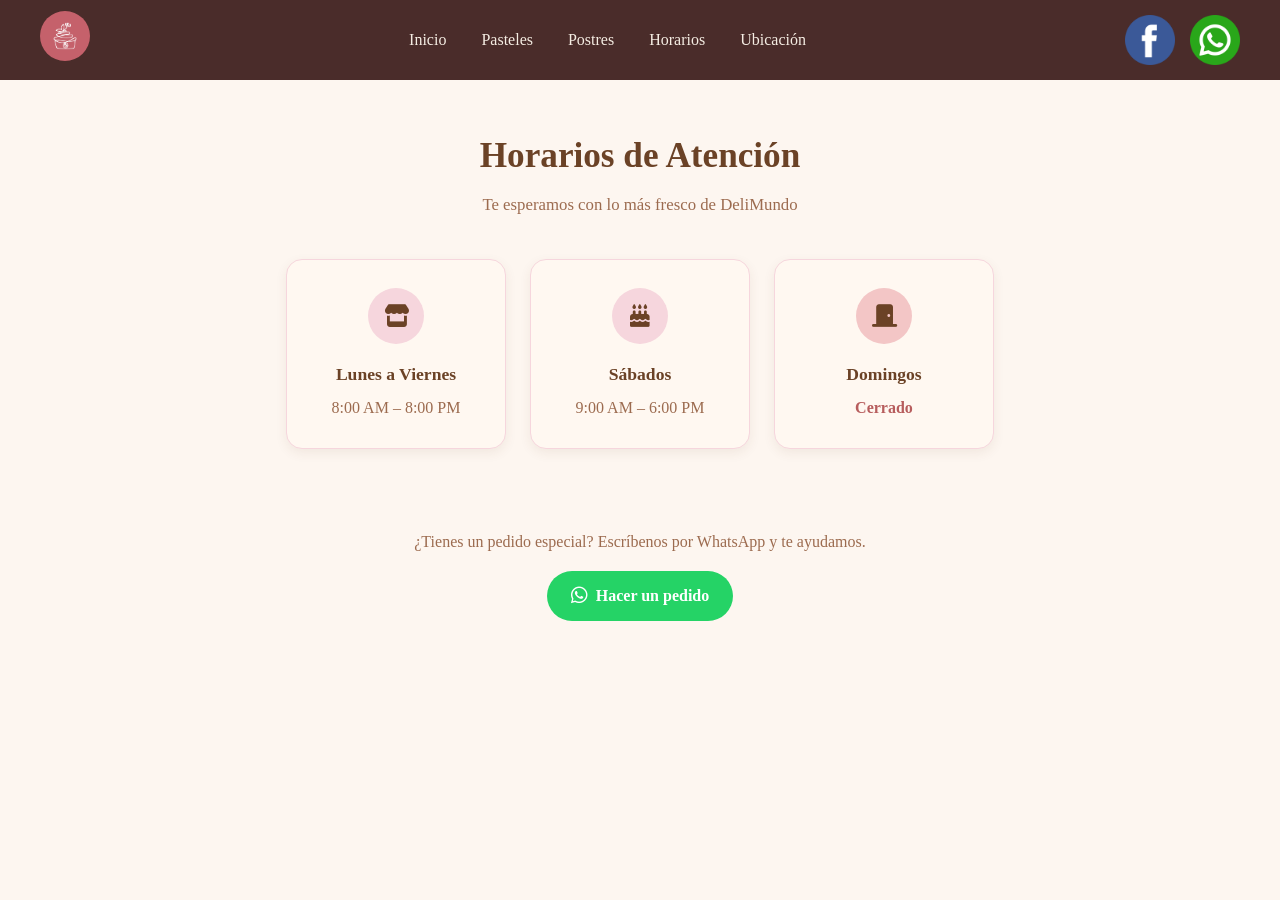
==== horarios.html @ c3549f6a "added social media icons, photos fixed links" ====
<!DOCTYPE html>
<html lang="en">
<head>
    <meta charset="UTF-8">
    <meta name="viewport" content="width=device-width, initial-scale=1.0">
    <link rel="stylesheet" href="global.css">
    <link rel="stylesheet" href="horarios.css">
    <link rel="stylesheet" href="https://cdnjs.cloudflare.com/ajax/libs/font-awesome/6.5.1/css/all.min.css">
    <link rel="icon" type="image/x-icon" href="images/delimundo.png">
    <link rel="apple-touch-icon" href="images/delimundo.png">
    <title>Horarios</title>
</head>
<body>
    <header>
        <nav class="navbar">
            <div class="logo"><a href="index.html"><img src="images/delimundo.png" alt="DeliMundo Logo"></a></div>
            <ul class="nav-links">
                <li><a href="index.html">Inicio</a></li>
                <li><a href="pasteles.html">Pasteles</a></li>
                <li><a href="postres.html">Postres</a></li>
                <li><a href="horarios.html" class="active">Horarios</a></li>
                <li><a href="ubicacion.html">Ubicación</a></li>
            </ul>
            <div class="social-icons">
                <a href="https://www.facebook.com/share/1EGkfB7K1k/" target="_blank" rel="noopener noreferrer">
                    <img src="images/facebook.png" alt="Facebook"/>
                </a>
                <a href="https://wa.me/50369846199?text=Hola%2C%20quiero%20hacer%20un%20pedido" target="_blank" rel="noopener noreferrer">
                    <img src="images/whatsapp.png" alt="WhatsApp"/>
                </a>
            </div>
        </nav>
    </header>

    <main>
        <section class="horarios-hero">
            <h2>Horarios de Atención</h2>
            <p class="horarios-subtitle">Te esperamos con lo más fresco de DeliMundo</p>
        </section>

        <section class="horarios">
            <div class="horario-card">
                <div class="horario-icon"><i class="fa-solid fa-store"></i></div>
                <div class="horario-info">
                    <h3>Lunes a Viernes</h3>
                    <p>8:00 AM – 8:00 PM</p>
                </div>
            </div>

            <div class="horario-card">
                <div class="horario-icon"><i class="fa-solid fa-cake-candles"></i></div>
                <div class="horario-info">
                    <h3>Sábados</h3>
                    <p>9:00 AM – 6:00 PM</p>
                </div>
            </div>

            <div class="horario-card closed">
                <div class="horario-icon"><i class="fa-solid fa-door-closed"></i></div>
                <div class="horario-info">
                    <h3>Domingos</h3>
                    <p>Cerrado</p>
                </div>
            </div>
        </section>

        <section class="horarios-cta">
            <p>¿Tienes un pedido especial? Escríbenos por WhatsApp y te ayudamos.</p>
            <a class="cta-button" href="https://wa.me/50369846199?text=Hola%2C%20quiero%20hacer%20un%20pedido" target="_blank" rel="noopener noreferrer">
                <i class="fa-brands fa-whatsapp"></i> Hacer un pedido
            </a>
        </section>
    </main>
</body>
</html>
---- global.css ----
:root {
    /* Brand palette — used across global.css, pasteles.css, styles.css, horarios.css */
    --color-brown-dark: #4a2c2a;   /* navbar bg, footer bg, body text */
    --color-cream-bg: #fdf6f0;     /* page background */
    --color-cream-light: #f5ede3;  /* nav text, section bg */
    --color-peach: #e8b4a2;        /* hover accents, dividers */
    --color-rust: #a85b4c;         /* headings */
    --color-tan-border: #cebfaf;   /* card borders */
    --color-text-secondary: #5c3d2e; /* body copy on light bg */
    --font-body: 'Georgia', 'Times New Roman', serif;
}

* {
    margin: 0;
    padding: 0;
    box-sizing: border-box;
}

body {
    font-family: var(--font-body);
    color: var(--color-brown-dark);
    background-color: var(--color-cream-bg);
    line-height: 1.6;
}

/* Navbar */
.navbar {
    background-color: var(--color-brown-dark);
    display: flex;
    justify-content: space-between;
    align-items: center;
    padding: 18px 40px;
    height: 80px;
    position: sticky;
    top: 0;
    z-index: 100;
}

.logo img {
    width: 50px;
    border-radius: 50%;
}

.nav-links {
    list-style: none;
    display: flex;
    gap: 35px;
}

.nav-links a {
    color: var(--color-cream-light);
    text-decoration: none;
    font-size: 1rem;
    transition: color 0.2s ease;
}

.nav-links a:hover {
    color: var(--color-peach);
}

.social-icons {
    display: flex;
    gap: 15px;
    align-items: center;
}

.social-icons img{
    display: flex;
    width: 50px;
}

/* Mobile nav */
@media (max-width: 600px) {
    .navbar {
        flex-direction: column;
        height: auto;
        gap: 12px;
        padding: 15px 20px;
    }
 
    .logo img {
        width: 80px;
        margin-bottom: 1px;
    }
 
    .nav-links {
        gap: 18px;
        flex-wrap: wrap;
        justify-content: center;
        font-size: 0.95rem;
    }
 
    .social-icons {
        gap: 12px;
    }
 
    .social-icons img {
        width: 38px;
    }
}
---- horarios.css ----
/* horarios.css — page-specific styles for Horarios page
   Uses CSS variables so it's easy to align with global.css if you
   already have a defined palette there. Adjust the values below
   to match your existing brand colors. */

:root {
  --delimundo-pink: #f6d6dd;
  --delimundo-pink-dark: #e8a8b8;
  --delimundo-cream: #fff8f1;
  --delimundo-brown: #6b4226;
  --delimundo-brown-light: #9c6b4f;
  --delimundo-green: #cfe8d8;
  --delimundo-red-closed: #f3c6c6;
}

.horarios-hero {
  text-align: center;
  padding: 3rem 1.5rem 1.5rem;
}

.horarios-hero h2 {
  font-size: 2.2rem;
  color: var(--delimundo-brown);
  margin-bottom: 0.5rem;
}

.horarios-subtitle {
  color: var(--delimundo-brown-light);
  font-size: 1.05rem;
}

.horarios {
  display: flex;
  flex-wrap: wrap;
  justify-content: center;
  gap: 1.5rem;
  max-width: 900px;
  margin: 0 auto;
  padding: 1rem 1.5rem 3rem;
}

.horario-card {
  background: var(--delimundo-cream);
  border: 1px solid var(--delimundo-pink);
  border-radius: 16px;
  padding: 1.75rem 1.5rem;
  width: 220px;
  text-align: center;
  box-shadow: 0 4px 12px rgba(107, 66, 38, 0.08);
  transition: transform 0.2s ease, box-shadow 0.2s ease;
}

.horario-card:hover {
  transform: translateY(-4px);
  box-shadow: 0 8px 20px rgba(107, 66, 38, 0.14);
}

.horario-icon {
  width: 56px;
  height: 56px;
  margin: 0 auto 1rem;
  display: flex;
  align-items: center;
  justify-content: center;
  border-radius: 50%;
  background: var(--delimundo-pink);
  color: var(--delimundo-brown);
  font-size: 1.4rem;
}

.horario-card.closed .horario-icon {
  background: var(--delimundo-red-closed);
}

.horario-info h3 {
  color: var(--delimundo-brown);
  font-size: 1.1rem;
  margin-bottom: 0.4rem;
}

.horario-info p {
  color: var(--delimundo-brown-light);
  font-size: 1rem;
  margin: 0;
}

.horario-card.closed .horario-info p {
  color: #b75d5d;
  font-weight: 600;
}

.horarios-cta {
  text-align: center;
  padding: 2rem 1.5rem 4rem;
}

.horarios-cta p {
  color: var(--delimundo-brown-light);
  margin-bottom: 1rem;
  font-size: 1rem;
}

.cta-button {
  display: inline-flex;
  align-items: center;
  gap: 0.5rem;
  background: #25D366;
  color: #fff;
  text-decoration: none;
  padding: 0.75rem 1.5rem;
  border-radius: 999px;
  font-weight: 600;
  transition: background 0.2s ease, transform 0.2s ease;
}

.cta-button:hover {
  background: #1ebc59;
  transform: translateY(-2px);
}

.cta-button i {
  font-size: 1.2rem;
}

/* Responsive */
@media (max-width: 600px) {
  .horario-card {
    width: 100%;
    max-width: 320px;
  }

  .horarios-hero h2 {
    font-size: 1.8rem;
  }
}
.horarios-hero {
  text-align: center;
  padding: 3rem 1.5rem 1.5rem;
}

.horarios-hero h2 {
  font-size: 2.2rem;
  color: var(--delimundo-brown);
  margin-bottom: 0.5rem;
}

.horarios-subtitle {
  color: var(--delimundo-brown-light);
  font-size: 1.05rem;
}

.horarios {
  display: flex;
  flex-wrap: wrap;
  justify-content: center;
  gap: 1.5rem;
  max-width: 900px;
  margin: 0 auto;
  padding: 1rem 1.5rem 3rem;
}

.horario-card {
  background: var(--delimundo-cream);
  border: 1px solid var(--delimundo-pink);
  border-radius: 16px;
  padding: 1.75rem 1.5rem;
  width: 220px;
  text-align: center;
  box-shadow: 0 4px 12px rgba(107, 66, 38, 0.08);
  transition: transform 0.2s ease, box-shadow 0.2s ease;
}

.horario-card:hover {
  transform: translateY(-4px);
  box-shadow: 0 8px 20px rgba(107, 66, 38, 0.14);
}

.horario-icon {
  width: 56px;
  height: 56px;
  margin: 0 auto 1rem;
  display: flex;
  align-items: center;
  justify-content: center;
  border-radius: 50%;
  background: var(--delimundo-pink);
  color: var(--delimundo-brown);
  font-size: 1.4rem;
}

.horario-card.closed .horario-icon {
  background: var(--delimundo-red-closed);
}

.horario-info h3 {
  color: var(--delimundo-brown);
  font-size: 1.1rem;
  margin-bottom: 0.4rem;
}

.horario-info p {
  color: var(--delimundo-brown-light);
  font-size: 1rem;
  margin: 0;
}

.horario-card.closed .horario-info p {
  color: #b75d5d;
  font-weight: 600;
}

.horarios-cta {
  text-align: center;
  padding: 2rem 1.5rem 4rem;
}

.horarios-cta p {
  color: var(--delimundo-brown-light);
  margin-bottom: 1rem;
  font-size: 1rem;
}

.cta-button {
  display: inline-flex;
  align-items: center;
  gap: 0.5rem;
  background: #25D366;
  color: #fff;
  text-decoration: none;
  padding: 0.75rem 1.5rem;
  border-radius: 999px;
  font-weight: 600;
  transition: background 0.2s ease, transform 0.2s ease;
}

.cta-button:hover {
  background: #1ebc59;
  transform: translateY(-2px);
}

.cta-button i {
  font-size: 1.2rem;
}

/* Responsive */
@media (max-width: 600px) {
  .horario-card {
    width: 100%;
    max-width: 320px;
  }

  .horarios-hero h2 {
    font-size: 1.8rem;
  }
}
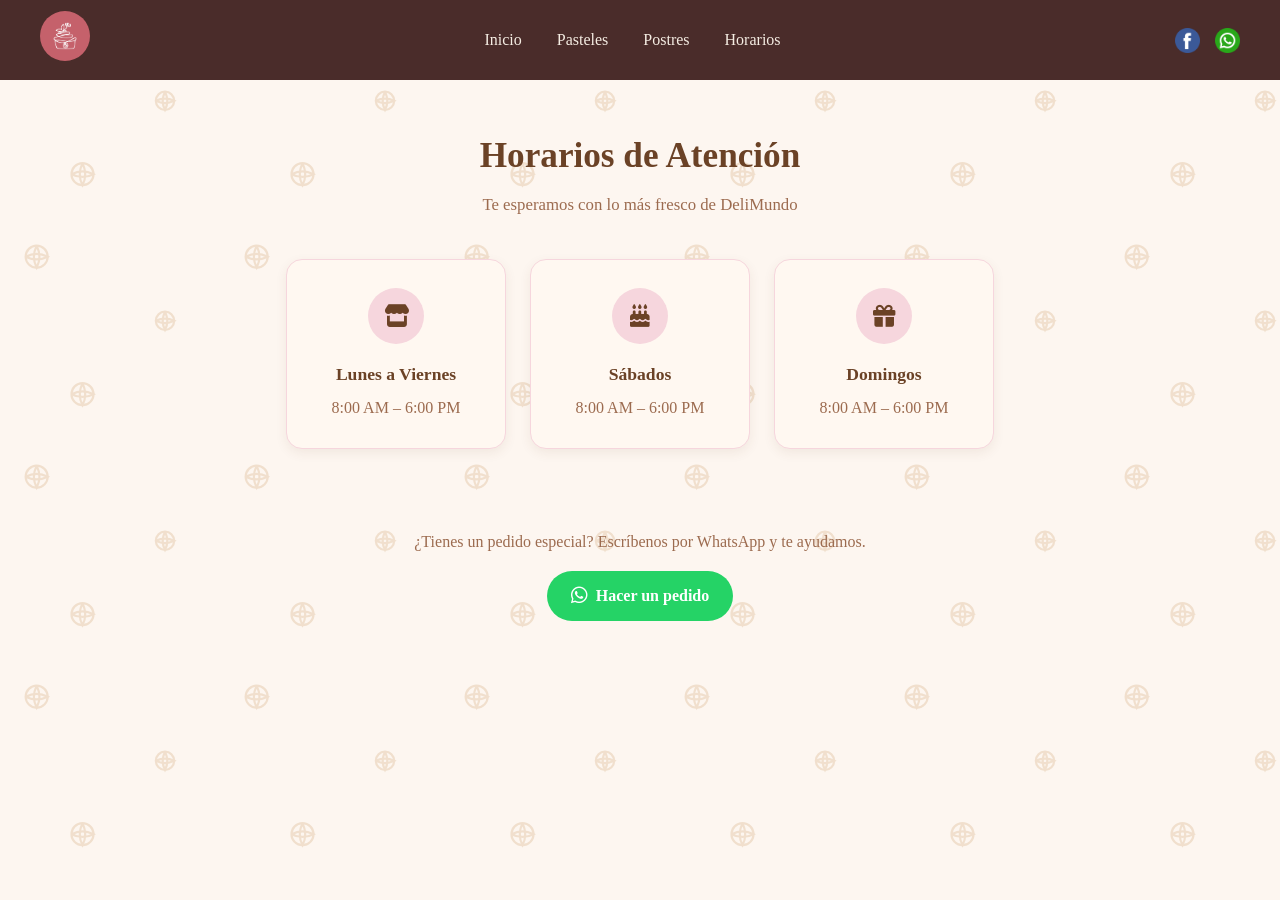
==== commit 07f60a31: "delete location and place on home page" ====
--- a/horarios.html
+++ b/horarios.html
@@ -19,7 +19,6 @@
                 <li><a href="pasteles.html">Pasteles</a></li>
                 <li><a href="postres.html">Postres</a></li>
                 <li><a href="horarios.html" class="active">Horarios</a></li>
-                <li><a href="ubicacion.html">Ubicación</a></li>
             </ul>
             <div class="social-icons">
                 <a href="https://www.facebook.com/share/1EGkfB7K1k/" target="_blank" rel="noopener noreferrer">
@@ -43,7 +42,7 @@
                 <div class="horario-icon"><i class="fa-solid fa-store"></i></div>
                 <div class="horario-info">
                     <h3>Lunes a Viernes</h3>
-                    <p>8:00 AM – 8:00 PM</p>
+                    <p>8:00 AM – 6:00 PM</p>
                 </div>
             </div>
 
@@ -51,15 +50,15 @@
                 <div class="horario-icon"><i class="fa-solid fa-cake-candles"></i></div>
                 <div class="horario-info">
                     <h3>Sábados</h3>
-                    <p>9:00 AM – 6:00 PM</p>
+                    <p>8:00 AM – 6:00 PM</p>
                 </div>
             </div>
 
-            <div class="horario-card closed">
-                <div class="horario-icon"><i class="fa-solid fa-door-closed"></i></div>
+            <div class="horario-card">
+                <div class="horario-icon"><i class="fa-solid fa-gift"></i></div>
                 <div class="horario-info">
                     <h3>Domingos</h3>
-                    <p>Cerrado</p>
+                    <p>8:00 AM – 6:00 PM</p>
                 </div>
             </div>
         </section>
--- a/global.css
+++ b/global.css
@@ -66,7 +66,16 @@
 
 .social-icons img{
     display: flex;
-    width: 50px;
+    width: 25px;
+}
+
+.phone-link {
+    color: var(--color-cream-light); /* swap for whatever variable you're using */
+    display: none;
+}
+
+.phone-link svg {
+    display: block;
 }
 
 /* Mobile nav */
@@ -97,4 +106,140 @@
     .social-icons img {
         width: 38px;
     }
+    .phone-link {
+    display: inline-block;
+    border: 3px solid var(--color-cream-light);
+    border-radius: 50%;
+    padding: 4px;
+    width: 24px;
+    height: 24px;
+    box-sizing: content-box; /* keeps border/padding from shrinking the icon itself */
+}
+
+.phone-link svg {
+    display: block;
+    width: 100%;
+    height: 100%;
+}
+}
+
+body {
+    background-image: url("data:image/svg+xml,%3Csvg xmlns='http://www.w3.org/2000/svg' width='120' height='120' viewBox='0 0 120 120'%3E%3Cg fill='none' stroke='%23d8b58c' stroke-width='1.2' opacity='0.35'%3E%3Ccircle cx='20' cy='20' r='6'/%3E%3Cpath d='M20 14 Q23 20 20 26 Q17 20 20 14'/%3E%3Cpath d='M14 20 Q20 17 26 20 Q20 23 14 20'/%3E%3Ccircle cx='90' cy='55' r='5'/%3E%3Cpath d='M90 50 Q92.5 55 90 60 Q87.5 55 90 50'/%3E%3Cpath d='M85 55 Q90 52.5 95 55 Q90 57.5 85 55'/%3E%3Ccircle cx='45' cy='95' r='6'/%3E%3Cpath d='M45 89 Q48 95 45 101 Q42 95 45 89'/%3E%3Cpath d='M39 95 Q45 92 51 95 Q45 98 39 95'/%3E%3C/g%3E%3C/svg%3E");
+    background-size: 220px 220px;
+    background-attachment: fixed;
+    min-height: 100vh;
+    margin: 0;
+    padding: 0;
+}
+/* ===== Prices Section - Rectangular Menu Card ===== */
+.prices {
+    max-width: 600px;
+    margin: 40px auto;
+    padding: 28px 40px;
+    background-color: #fdf8f0;
+    border: 1px solid var(--color-tan-border, #d8b58c);
+    border-radius: 4px;
+    box-shadow: 0 4px 18px rgba(92, 61, 46, 0.15);
+    position: relative;
+}
+
+.prices::before,
+.prices::after {
+    content: "";
+    position: absolute;
+    left: 16px;
+    right: 16px;
+    height: 1px;
+    background-color: var(--color-tan-border, #d8b58c);
+}
+
+.prices::before { top: 8px; }
+.prices::after { bottom: 8px; }
+
+.prices h1 {
+    font-family: Georgia, 'Times New Roman', serif;
+    font-size: 1.5rem;
+    font-weight: normal;
+    letter-spacing: 1px;
+    text-transform: uppercase;
+    color: var(--color-brown-dark, #5c3d2e);
+    text-align: center;
+    margin-bottom: 20px;
+}
+
+.prices > div {
+    display: flex;
+    justify-content: space-between;
+    align-items: baseline;
+    flex-wrap: wrap;
+    gap: 6px 20px;
+    padding: 12px 0;
+    border-top: 1px dashed var(--color-tan-border, #d8b58c);
+}
+
+.prices > div:first-child {
+    border-top: none;
+}
+
+.prices h2 {
+    font-family: Georgia, 'Times New Roman', serif;
+    font-size: 0.95rem;
+    font-weight: bold;
+    color: var(--color-brown-dark, #5c3d2e);
+    flex: 1 1 100%;
+    margin-bottom: 4px;
+}
+
+.prices p {
+    font-family: Georgia, 'Times New Roman', serif;
+    font-size: 0.85rem;
+    color: #6b5648;
+    margin: 0;
+}
+
+.prices > div:first-child p {
+    flex: 1;
+    text-align: center;
+    position: relative;
+    padding: 2px 8px;
+}
+
+.prices > div:first-child p:not(:last-child)::after {
+    content: "•";
+    position: absolute;
+    right: -14px;
+    color: var(--color-tan-border, #d8b58c);
+}
+
+.prices > div:first-child p::before {
+    display: block;
+    font-size: 0.65rem;
+    color: #9a8570;
+    text-transform: uppercase;
+    letter-spacing: 0.5px;
+    margin-bottom: 2px;
+}
+
+.prices > div:first-child p:nth-of-type(1)::before { content: "Pequeño"; }
+.prices > div:first-child p:nth-of-type(2)::before { content: "Mediano"; }
+.prices > div:first-child p:nth-of-type(3)::before { content: "Grande"; }
+
+.prices > div:last-child p {
+    font-style: italic;
+    flex: 1;
+    text-align: center;
+}
+
+@media (max-width: 480px) {
+    .prices {
+        padding: 20px 20px;
+        margin: 24px 16px;
+    }
+    .prices > div:first-child {
+        flex-direction: column;
+        align-items: center;
+    }
+    .prices > div:first-child p:not(:last-child)::after {
+        content: "";
+    }
 }
--- a/horarios.css
+++ b/horarios.css
@@ -84,11 +84,6 @@
   margin: 0;
 }
 
-.horario-card.closed .horario-info p {
-  color: #b75d5d;
-  font-weight: 600;
-}
-
 .horarios-cta {
   text-align: center;
   padding: 2rem 1.5rem 4rem;
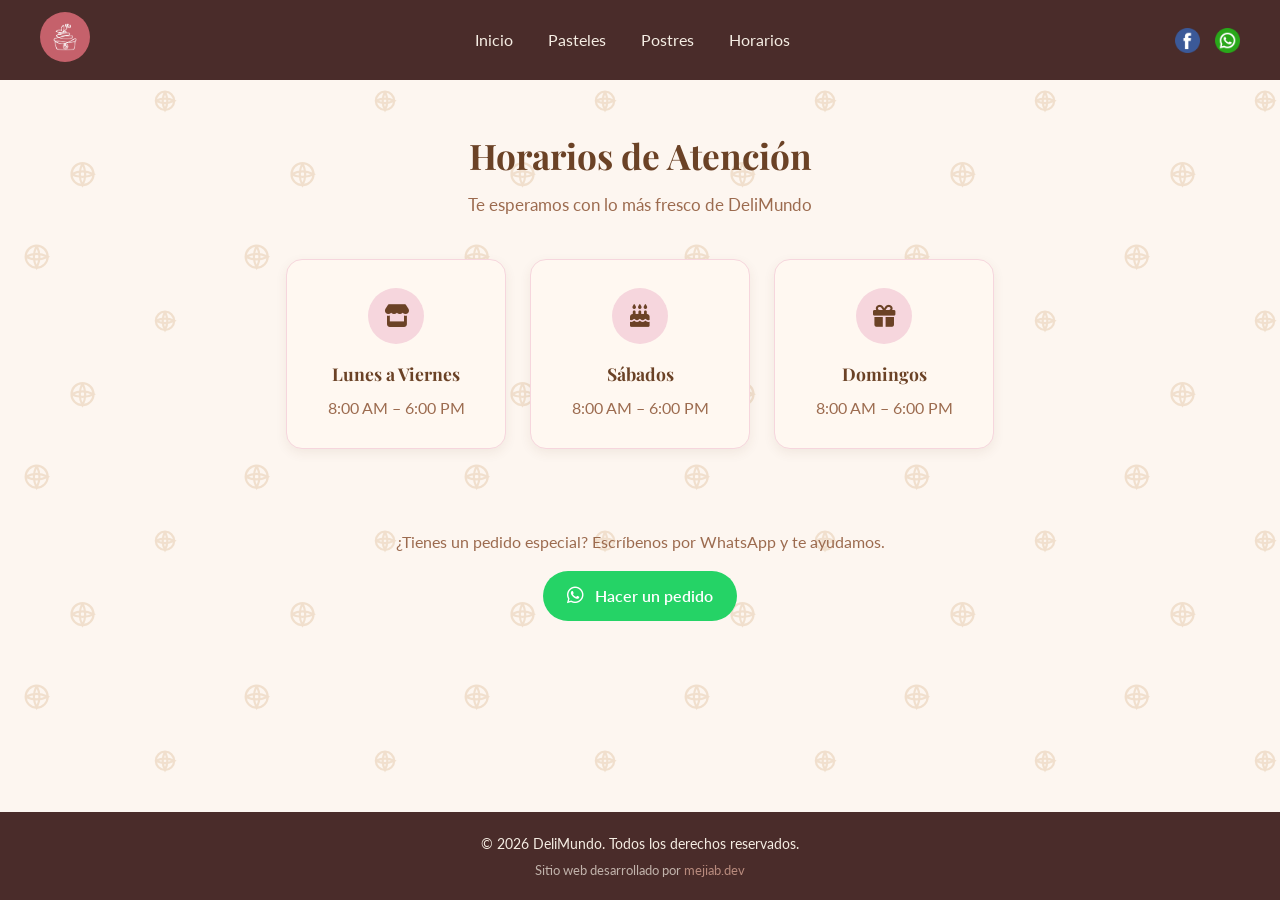
==== commit 80fb683d: "added a order button to landing page updated about" ====
--- a/horarios.html
+++ b/horarios.html
@@ -70,5 +70,9 @@
             </a>
         </section>
     </main>
+    <footer class="footer">
+        <p>&copy; 2026 DeliMundo. Todos los derechos reservados.</p>
+        <p class="footer-dev">Sitio web desarrollado por <a href="https://mejiab.dev/" target="_blank" rel="noopener noreferrer">mejiab.dev</a></p>
+    </footer>
 </body>
 </html>
--- a/global.css
+++ b/global.css
@@ -1,3 +1,7 @@
+@import url('https://fonts.googleapis.com/css2?family=Playfair+Display:wght@400;600;700&family=Lato:wght@300;400;700&display=swap');
+
+/* rest of your global.css rules below */
+
 :root {
     /* Brand palette — used across global.css, pasteles.css, styles.css, horarios.css */
     --color-brown-dark: #4a2c2a;   /* navbar bg, footer bg, body text */
@@ -16,11 +20,25 @@
     box-sizing: border-box;
 }
 
+h1, h2, h3, .logo {
+    font-family: 'Playfair Display', Georgia, serif;
+}
+
 body {
     font-family: var(--font-body);
     color: var(--color-brown-dark);
     background-color: var(--color-cream-bg);
     line-height: 1.6;
+    background-image: url("data:image/svg+xml,%3Csvg xmlns='http://www.w3.org/2000/svg' width='120' height='120' viewBox='0 0 120 120'%3E%3Cg fill='none' stroke='%23d8b58c' stroke-width='1.2' opacity='0.35'%3E%3Ccircle cx='20' cy='20' r='6'/%3E%3Cpath d='M20 14 Q23 20 20 26 Q17 20 20 14'/%3E%3Cpath d='M14 20 Q20 17 26 20 Q20 23 14 20'/%3E%3Ccircle cx='90' cy='55' r='5'/%3E%3Cpath d='M90 50 Q92.5 55 90 60 Q87.5 55 90 50'/%3E%3Cpath d='M85 55 Q90 52.5 95 55 Q90 57.5 85 55'/%3E%3Ccircle cx='45' cy='95' r='6'/%3E%3Cpath d='M45 89 Q48 95 45 101 Q42 95 45 89'/%3E%3Cpath d='M39 95 Q45 92 51 95 Q45 98 39 95'/%3E%3C/g%3E%3C/svg%3E");
+    background-size: 220px 220px;
+    background-attachment: fixed;
+    min-height: 100vh;
+    margin: 0;
+    padding: 0;
+}
+
+body, p, a, li {
+    font-family: 'Lato', sans-serif;
 }
 
 /* Navbar */
@@ -69,13 +87,95 @@
     width: 25px;
 }
 
-.phone-link {
-    color: var(--color-cream-light); /* swap for whatever variable you're using */
-    display: none;
-}
-
-.phone-link svg {
+
+.prices {
+    width: 100%;
+    max-width: 40em;
+    border: none;
+    margin: 10px auto;
+    padding: 0 16px;
+}
+
+.prices img {
+    width: 100%;
+    height: auto;
+    object-fit: cover;
+    object-position: center;
     display: block;
+    padding: 0;
+    margin: 0;
+    border: none;
+    border-radius: 8px; /* optional, matches your card style elsewhere */
+}
+
+/* Footer */
+.footer {
+    background-color: var(--color-brown-dark);
+    color: var(--color-cream-light);
+    text-align: center;
+    padding: 20px;
+    font-size: 0.9rem;
+}
+
+
+.footer-dev {
+    font-size: 0.8rem;
+    opacity: 0.7;
+    margin-top: 4px;
+}
+
+.footer-dev a {
+    color: var(--color-peach);
+    text-decoration: none;
+}
+
+.fa-brands {
+   padding-right: 3px;
+}
+
+.whatsapp-float {
+    position: fixed;
+    bottom: 24px;
+    right: 24px;
+    height: 58px;
+    padding: 0 22px;
+    background: #25D366;
+    color: #fff;
+    border-radius: 30px;
+    display: flex;
+    align-items: center;
+    justify-content: center;
+    gap: 8px;
+    font-size: 1rem;
+    font-weight: 600;
+    white-space: nowrap;
+    box-shadow: 0 4px 12px rgba(0, 0, 0, 0.25);
+    z-index: 999;
+    transition: transform 0.2s ease, box-shadow 0.2s ease;
+    text-decoration: none;
+    animation: whatsapp-pulse 2.5s infinite;
+}
+
+.whatsapp-float i {
+    font-size: 1.4rem;
+}
+
+.whatsapp-float:hover {
+    transform: scale(1.08);
+    box-shadow: 0 6px 16px rgba(0, 0, 0, 0.3);
+    animation: none;
+}
+
+@keyframes whatsapp-pulse {
+    0% {
+        box-shadow: 0 4px 12px rgba(0, 0, 0, 0.25), 0 0 0 0 rgba(37, 211, 102, 0.6);
+    }
+    70% {
+        box-shadow: 0 4px 12px rgba(0, 0, 0, 0.25), 0 0 0 14px rgba(37, 211, 102, 0);
+    }
+    100% {
+        box-shadow: 0 4px 12px rgba(0, 0, 0, 0.25), 0 0 0 0 rgba(37, 211, 102, 0);
+    }
 }
 
 /* Mobile nav */
@@ -106,140 +206,23 @@
     .social-icons img {
         width: 38px;
     }
-    .phone-link {
-    display: inline-block;
-    border: 3px solid var(--color-cream-light);
-    border-radius: 50%;
-    padding: 4px;
-    width: 24px;
-    height: 24px;
-    box-sizing: content-box; /* keeps border/padding from shrinking the icon itself */
-}
-
-.phone-link svg {
-    display: block;
-    width: 100%;
-    height: 100%;
-}
-}
-
-body {
-    background-image: url("data:image/svg+xml,%3Csvg xmlns='http://www.w3.org/2000/svg' width='120' height='120' viewBox='0 0 120 120'%3E%3Cg fill='none' stroke='%23d8b58c' stroke-width='1.2' opacity='0.35'%3E%3Ccircle cx='20' cy='20' r='6'/%3E%3Cpath d='M20 14 Q23 20 20 26 Q17 20 20 14'/%3E%3Cpath d='M14 20 Q20 17 26 20 Q20 23 14 20'/%3E%3Ccircle cx='90' cy='55' r='5'/%3E%3Cpath d='M90 50 Q92.5 55 90 60 Q87.5 55 90 50'/%3E%3Cpath d='M85 55 Q90 52.5 95 55 Q90 57.5 85 55'/%3E%3Ccircle cx='45' cy='95' r='6'/%3E%3Cpath d='M45 89 Q48 95 45 101 Q42 95 45 89'/%3E%3Cpath d='M39 95 Q45 92 51 95 Q45 98 39 95'/%3E%3C/g%3E%3C/svg%3E");
-    background-size: 220px 220px;
-    background-attachment: fixed;
-    min-height: 100vh;
-    margin: 0;
-    padding: 0;
-}
-/* ===== Prices Section - Rectangular Menu Card ===== */
-.prices {
-    max-width: 600px;
-    margin: 40px auto;
-    padding: 28px 40px;
-    background-color: #fdf8f0;
-    border: 1px solid var(--color-tan-border, #d8b58c);
-    border-radius: 4px;
-    box-shadow: 0 4px 18px rgba(92, 61, 46, 0.15);
-    position: relative;
-}
-
-.prices::before,
-.prices::after {
-    content: "";
-    position: absolute;
-    left: 16px;
-    right: 16px;
-    height: 1px;
-    background-color: var(--color-tan-border, #d8b58c);
-}
-
-.prices::before { top: 8px; }
-.prices::after { bottom: 8px; }
-
-.prices h1 {
-    font-family: Georgia, 'Times New Roman', serif;
-    font-size: 1.5rem;
-    font-weight: normal;
-    letter-spacing: 1px;
-    text-transform: uppercase;
-    color: var(--color-brown-dark, #5c3d2e);
-    text-align: center;
-    margin-bottom: 20px;
-}
-
-.prices > div {
-    display: flex;
-    justify-content: space-between;
-    align-items: baseline;
-    flex-wrap: wrap;
-    gap: 6px 20px;
-    padding: 12px 0;
-    border-top: 1px dashed var(--color-tan-border, #d8b58c);
-}
-
-.prices > div:first-child {
-    border-top: none;
-}
-
-.prices h2 {
-    font-family: Georgia, 'Times New Roman', serif;
-    font-size: 0.95rem;
-    font-weight: bold;
-    color: var(--color-brown-dark, #5c3d2e);
-    flex: 1 1 100%;
-    margin-bottom: 4px;
-}
-
-.prices p {
-    font-family: Georgia, 'Times New Roman', serif;
-    font-size: 0.85rem;
-    color: #6b5648;
-    margin: 0;
-}
-
-.prices > div:first-child p {
-    flex: 1;
-    text-align: center;
-    position: relative;
-    padding: 2px 8px;
-}
-
-.prices > div:first-child p:not(:last-child)::after {
-    content: "•";
-    position: absolute;
-    right: -14px;
-    color: var(--color-tan-border, #d8b58c);
-}
-
-.prices > div:first-child p::before {
-    display: block;
-    font-size: 0.65rem;
-    color: #9a8570;
-    text-transform: uppercase;
-    letter-spacing: 0.5px;
-    margin-bottom: 2px;
-}
-
-.prices > div:first-child p:nth-of-type(1)::before { content: "Pequeño"; }
-.prices > div:first-child p:nth-of-type(2)::before { content: "Mediano"; }
-.prices > div:first-child p:nth-of-type(3)::before { content: "Grande"; }
-
-.prices > div:last-child p {
-    font-style: italic;
-    flex: 1;
-    text-align: center;
-}
-
-@media (max-width: 480px) {
+
     .prices {
-        padding: 20px 20px;
-        margin: 24px 16px;
-    }
-    .prices > div:first-child {
-        flex-direction: column;
-        align-items: center;
-    }
-    .prices > div:first-child p:not(:last-child)::after {
-        content: "";
-    }
-}+        padding: 0 12px;
+        margin: 8px auto;
+    }
+      .whatsapp-float {
+        height: 48px;
+        padding: 0 16px;
+        font-size: 0.85rem;
+        bottom: 16px;
+        right: 16px;
+        gap: 6px;
+    }
+
+    .whatsapp-float i {
+        font-size: 1.2rem;
+    }
+
+}
+
--- a/horarios.css
+++ b/horarios.css
@@ -1,7 +1,21 @@
-/* horarios.css — page-specific styles for Horarios page
-   Uses CSS variables so it's easy to align with global.css if you
-   already have a defined palette there. Adjust the values below
-   to match your existing brand colors. */
+html, body {
+    height: 100%;
+}
+
+body {
+    display: flex;
+    flex-direction: column;
+    min-height: 100vh;
+    margin: 0;
+}
+
+main {
+    flex: 1;
+}
+
+.footer {
+    margin-top: auto;
+}
 
 :root {
   --delimundo-pink: #f6d6dd;
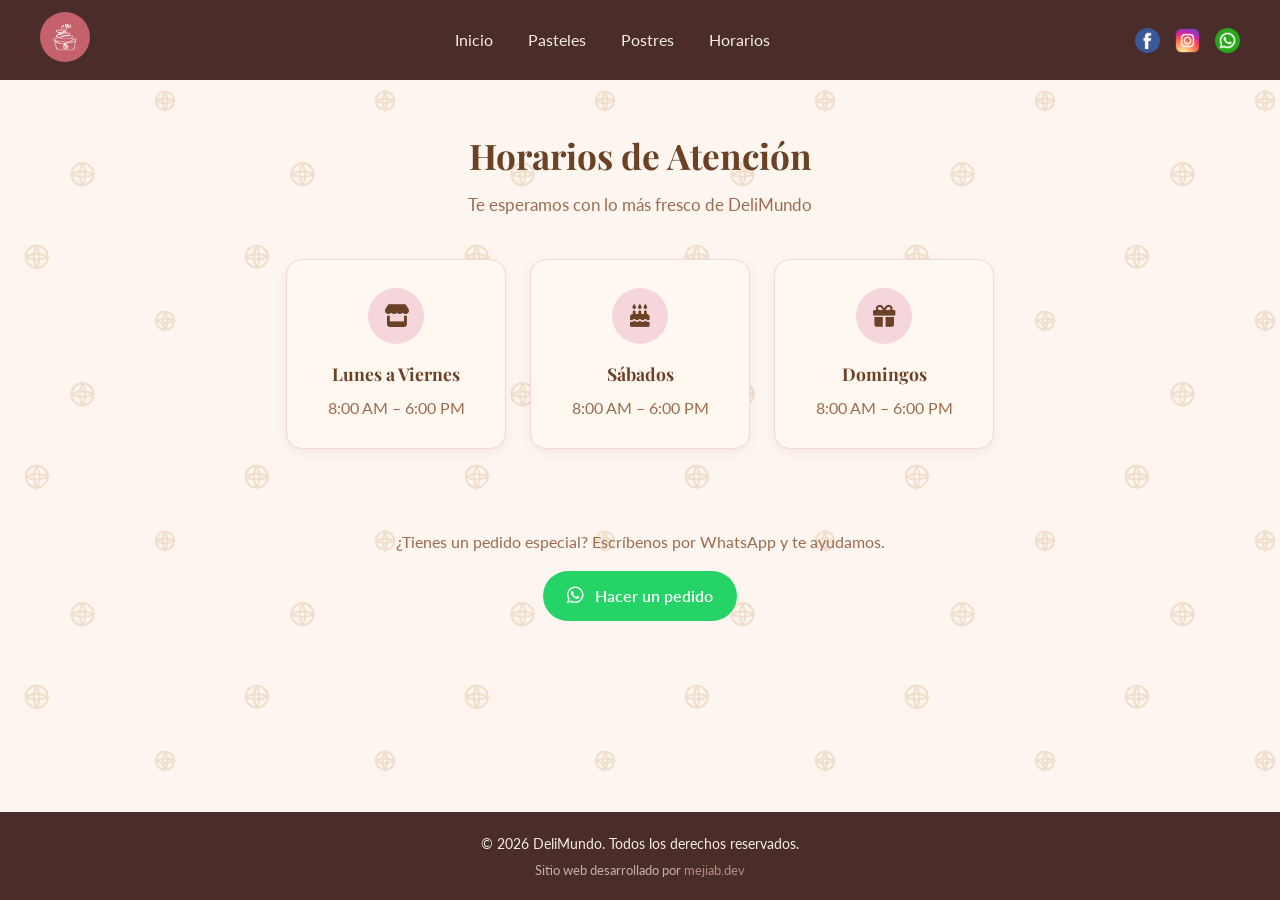
==== commit d8950b44: "added the whatsapp button to all pages and the instagram icon" ====
--- a/horarios.html
+++ b/horarios.html
@@ -23,6 +23,9 @@
             <div class="social-icons">
                 <a href="https://www.facebook.com/share/1EGkfB7K1k/" target="_blank" rel="noopener noreferrer">
                     <img src="images/facebook.png" alt="Facebook"/>
+                </a>
+                <a href="https://www.instagram.com/delimundosv/" target="_blank" rel="noopener noreferrer">
+                    <img src="images/instagram-icon-color.png" alt="Instagram"/>
                 </a>
                 <a href="https://wa.me/50369846199?text=Hola%2C%20quiero%20hacer%20un%20pedido" target="_blank" rel="noopener noreferrer">
                     <img src="images/whatsapp.png" alt="WhatsApp"/>
